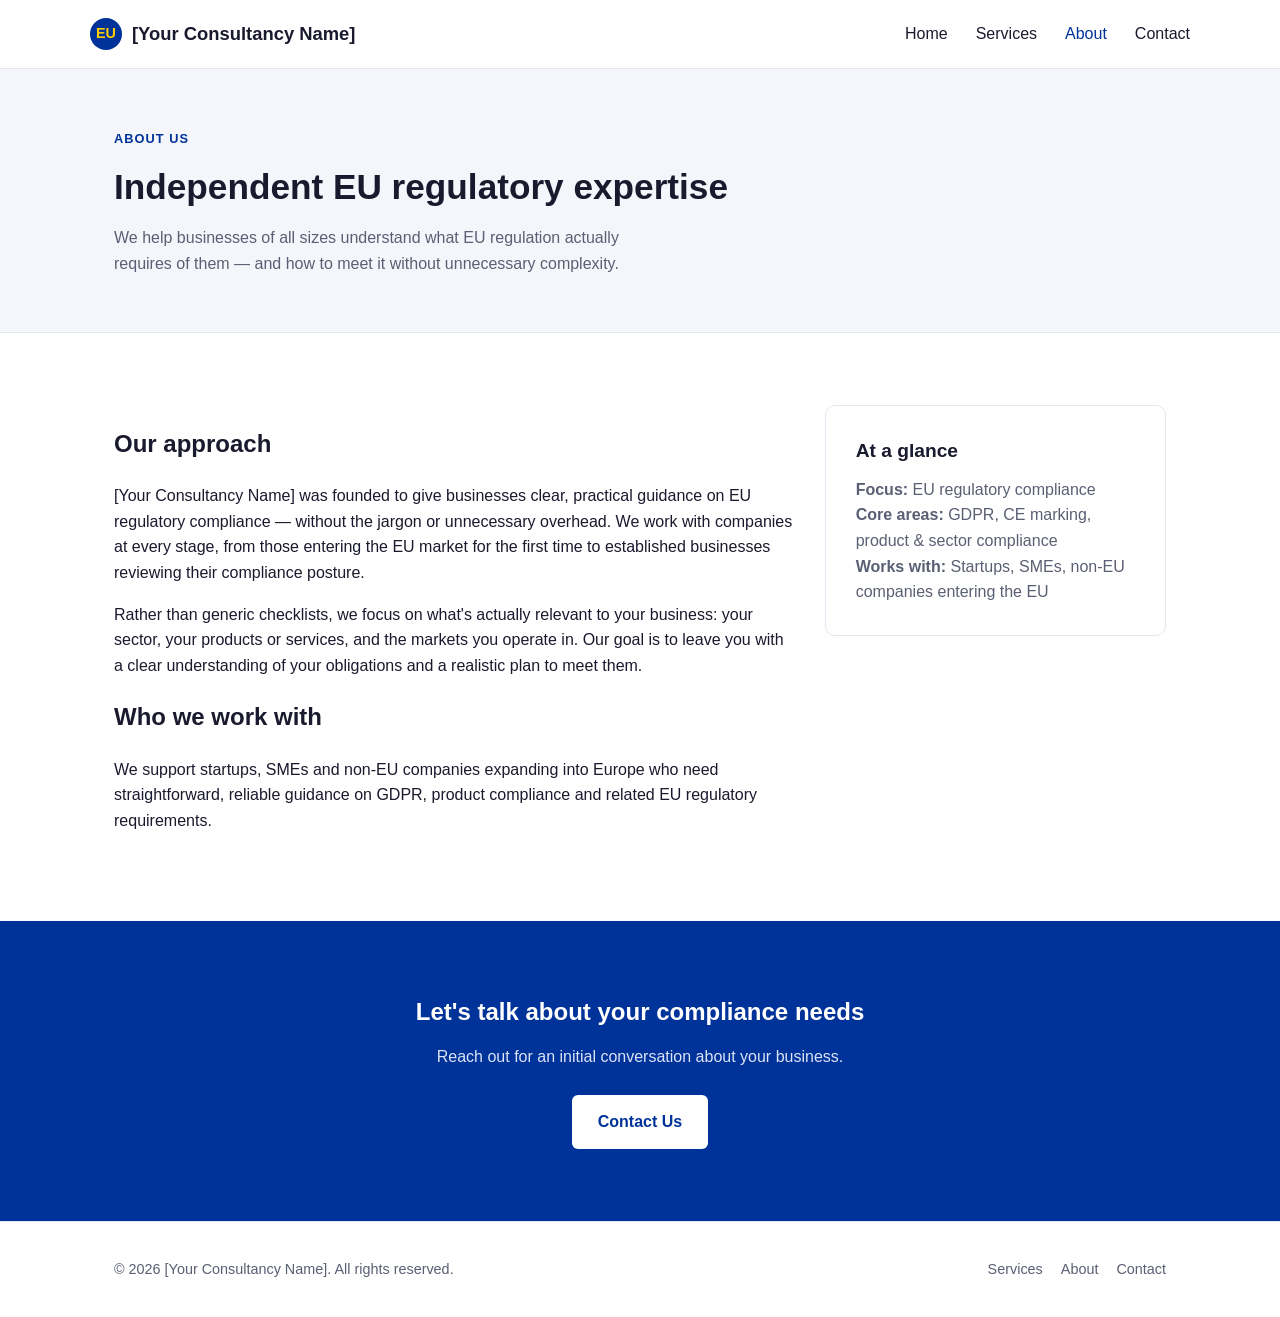
==== about.html @ 5f773f56 "Add initial EU regulatory compliance consultancy website Static, responsive 4-page site (home, servi" ====
<!DOCTYPE html>
<html lang="en">
<head>
<meta charset="UTF-8" />
<meta name="viewport" content="width=device-width, initial-scale=1.0" />
<title>About — [Your Consultancy Name]</title>
<meta name="description" content="About [Your Consultancy Name], an independent EU regulatory compliance advisory." />
<link rel="stylesheet" href="css/style.css" />
</head>
<body>

<header class="site-header">
  <nav class="nav container">
    <a href="index.html" class="brand">
      <span class="stars">EU</span>
      [Your Consultancy Name]
    </a>
    <button class="nav-toggle" aria-label="Toggle navigation">&#9776;</button>
    <ul class="nav-links">
      <li><a href="index.html">Home</a></li>
      <li><a href="services.html">Services</a></li>
      <li><a href="about.html" class="active">About</a></li>
      <li><a href="contact.html">Contact</a></li>
    </ul>
  </nav>
</header>

<main>

  <section class="page-header">
    <div class="container">
      <span class="eyebrow">About Us</span>
      <h1>Independent EU regulatory expertise</h1>
      <p>We help businesses of all sizes understand what EU regulation actually requires of them — and how to meet it without unnecessary complexity.</p>
    </div>
  </section>

  <section>
    <div class="container">
      <div class="grid" style="grid-template-columns: 2fr 1fr; align-items: start;">
        <div>
          <h2>Our approach</h2>
          <p>
            [Your Consultancy Name] was founded to give businesses clear, practical guidance
            on EU regulatory compliance — without the jargon or unnecessary overhead. We work
            with companies at every stage, from those entering the EU market for the first time
            to established businesses reviewing their compliance posture.
          </p>
          <p>
            Rather than generic checklists, we focus on what's actually relevant to your business:
            your sector, your products or services, and the markets you operate in. Our goal is to
            leave you with a clear understanding of your obligations and a realistic plan to meet them.
          </p>
          <h2>Who we work with</h2>
          <p>
            We support startups, SMEs and non-EU companies expanding into Europe who need
            straightforward, reliable guidance on GDPR, product compliance and related EU
            regulatory requirements.
          </p>
        </div>
        <div>
          <div class="card">
            <h3>At a glance</h3>
            <p><strong>Focus:</strong> EU regulatory compliance</p>
            <p><strong>Core areas:</strong> GDPR, CE marking, product &amp; sector compliance</p>
            <p><strong>Works with:</strong> Startups, SMEs, non-EU companies entering the EU</p>
          </div>
        </div>
      </div>
    </div>
  </section>

  <section class="cta-band">
    <div class="container">
      <h2>Let's talk about your compliance needs</h2>
      <p>Reach out for an initial conversation about your business.</p>
      <a href="contact.html" class="btn btn-primary" style="background:#fff;color:var(--eu-blue);">Contact Us</a>
    </div>
  </section>

</main>

<footer class="site-footer">
  <div class="container footer-row">
    <span>&copy; 2026 [Your Consultancy Name]. All rights reserved.</span>
    <div class="footer-links">
      <a href="services.html">Services</a>
      <a href="about.html">About</a>
      <a href="contact.html">Contact</a>
    </div>
  </div>
</footer>

<script src="js/main.js"></script>
</body>
</html>
---- css/style.css ----
/* ===== Design tokens ===== */
:root {
  --eu-blue: #003399;
  --eu-blue-dark: #00246b;
  --eu-gold: #ffcc00;
  --ink: #1a1a2e;
  --muted: #5a5f73;
  --bg: #ffffff;
  --bg-alt: #f4f6fb;
  --border: #e2e6f0;
  --radius: 10px;
  --max-width: 1100px;
}

* { box-sizing: border-box; }

html { scroll-behavior: smooth; }

body {
  margin: 0;
  font-family: -apple-system, BlinkMacSystemFont, "Segoe UI", Roboto, Helvetica, Arial, sans-serif;
  color: var(--ink);
  background: var(--bg);
  line-height: 1.6;
}

img { max-width: 100%; display: block; }

a { color: var(--eu-blue); text-decoration: none; }
a:hover { text-decoration: underline; }

.container {
  max-width: var(--max-width);
  margin: 0 auto;
  padding: 0 24px;
}

/* ===== Header / Nav ===== */
.site-header {
  border-bottom: 1px solid var(--border);
  background: var(--bg);
  position: sticky;
  top: 0;
  z-index: 10;
}

.nav {
  display: flex;
  align-items: center;
  justify-content: space-between;
  padding: 18px 0;
}

.brand {
  display: flex;
  align-items: center;
  gap: 10px;
  font-weight: 700;
  font-size: 1.15rem;
  color: var(--ink);
}

.brand:hover { text-decoration: none; }

.brand .stars {
  display: inline-flex;
  width: 32px;
  height: 32px;
  border-radius: 50%;
  background: var(--eu-blue);
  align-items: center;
  justify-content: center;
  color: var(--eu-gold);
  font-size: 0.9rem;
  font-weight: 900;
}

.nav-links {
  display: flex;
  gap: 28px;
  list-style: none;
  margin: 0;
  padding: 0;
}

.nav-links a {
  color: var(--ink);
  font-weight: 500;
}

.nav-links a.active,
.nav-links a:hover {
  color: var(--eu-blue);
}

.nav-toggle {
  display: none;
  background: none;
  border: 1px solid var(--border);
  border-radius: 6px;
  padding: 8px 10px;
  cursor: pointer;
  font-size: 1.1rem;
}

/* ===== Buttons ===== */
.btn {
  display: inline-block;
  padding: 12px 24px;
  border-radius: 6px;
  font-weight: 600;
  cursor: pointer;
  border: 2px solid transparent;
}

.btn-primary {
  background: var(--eu-blue);
  color: #fff;
}
.btn-primary:hover { background: var(--eu-blue-dark); text-decoration: none; }

.btn-secondary {
  background: transparent;
  border-color: var(--eu-blue);
  color: var(--eu-blue);
}
.btn-secondary:hover { background: var(--eu-blue); color: #fff; text-decoration: none; }

/* ===== Hero ===== */
.hero {
  background: linear-gradient(135deg, var(--eu-blue) 0%, var(--eu-blue-dark) 100%);
  color: #fff;
  padding: 90px 0 100px;
}

.hero .container {
  display: grid;
  grid-template-columns: 1.2fr 0.8fr;
  gap: 40px;
  align-items: center;
}

.hero h1 {
  font-size: 2.6rem;
  line-height: 1.2;
  margin: 0 0 18px;
}

.hero .eyebrow {
  text-transform: uppercase;
  letter-spacing: 0.08em;
  color: var(--eu-gold);
  font-weight: 700;
  font-size: 0.85rem;
  margin-bottom: 14px;
  display: block;
}

.hero p {
  font-size: 1.1rem;
  color: #dbe3f7;
  max-width: 55ch;
  margin: 0 0 30px;
}

.hero-actions { display: flex; gap: 14px; flex-wrap: wrap; }

.hero .btn-secondary {
  border-color: #fff;
  color: #fff;
}
.hero .btn-secondary:hover {
  background: #fff;
  color: var(--eu-blue);
}

.hero-visual {
  display: flex;
  align-items: center;
  justify-content: center;
}

.stars-ring {
  width: 220px;
  height: 220px;
  border-radius: 50%;
  border: 2px dashed rgba(255,204,0,0.5);
  display: flex;
  align-items: center;
  justify-content: center;
  position: relative;
}

.stars-ring::before {
  content: "\2605";
  font-size: 3.5rem;
  color: var(--eu-gold);
}

/* ===== Sections ===== */
section { padding: 72px 0; }
.section-alt { background: var(--bg-alt); }

.section-heading {
  text-align: center;
  max-width: 640px;
  margin: 0 auto 48px;
}

.section-heading .eyebrow {
  text-transform: uppercase;
  letter-spacing: 0.08em;
  color: var(--eu-blue);
  font-weight: 700;
  font-size: 0.8rem;
}

.section-heading h2 {
  font-size: 2rem;
  margin: 8px 0 12px;
}

.section-heading p { color: var(--muted); margin: 0; }

/* ===== Cards / Grid ===== */
.grid {
  display: grid;
  grid-template-columns: repeat(auto-fit, minmax(260px, 1fr));
  gap: 28px;
}

.card {
  background: #fff;
  border: 1px solid var(--border);
  border-radius: var(--radius);
  padding: 30px;
  transition: box-shadow 0.2s ease, transform 0.2s ease;
}

.card:hover {
  box-shadow: 0 12px 28px rgba(0, 51, 153, 0.1);
  transform: translateY(-3px);
}

.card .icon {
  width: 46px;
  height: 46px;
  border-radius: 8px;
  background: var(--bg-alt);
  display: flex;
  align-items: center;
  justify-content: center;
  font-size: 1.3rem;
  margin-bottom: 16px;
  color: var(--eu-blue);
}

.card h3 { margin: 0 0 10px; font-size: 1.2rem; }
.card p { margin: 0; color: var(--muted); }

/* ===== Process list ===== */
.process {
  display: grid;
  grid-template-columns: repeat(auto-fit, minmax(220px, 1fr));
  gap: 24px;
  counter-reset: step;
}

.process li {
  list-style: none;
  background: #fff;
  border: 1px solid var(--border);
  border-radius: var(--radius);
  padding: 26px;
  position: relative;
}

.process li::before {
  counter-increment: step;
  content: counter(step);
  display: inline-flex;
  align-items: center;
  justify-content: center;
  width: 34px;
  height: 34px;
  border-radius: 50%;
  background: var(--eu-blue);
  color: #fff;
  font-weight: 700;
  margin-bottom: 14px;
}

/* ===== CTA band ===== */
.cta-band {
  background: var(--eu-blue);
  color: #fff;
  text-align: center;
}

.cta-band h2 { margin: 0 0 12px; }
.cta-band p { color: #dbe3f7; margin: 0 0 26px; }

/* ===== Contact ===== */
.contact-grid {
  display: grid;
  grid-template-columns: 1fr 1fr;
  gap: 40px;
}

.contact-info .item {
  display: flex;
  gap: 14px;
  margin-bottom: 22px;
}

.contact-info .icon {
  width: 42px;
  height: 42px;
  border-radius: 8px;
  background: var(--bg-alt);
  color: var(--eu-blue);
  display: flex;
  align-items: center;
  justify-content: center;
  flex-shrink: 0;
}

.contact-info h4 { margin: 0 0 4px; }
.contact-info p { margin: 0; color: var(--muted); }

.note-box {
  background: var(--bg-alt);
  border: 1px dashed var(--border);
  border-radius: var(--radius);
  padding: 18px 20px;
  color: var(--muted);
  font-size: 0.92rem;
}

/* ===== Footer ===== */
.site-footer {
  border-top: 1px solid var(--border);
  padding: 36px 0;
  color: var(--muted);
  font-size: 0.9rem;
}

.footer-row {
  display: flex;
  justify-content: space-between;
  align-items: center;
  flex-wrap: wrap;
  gap: 12px;
}

.footer-links { display: flex; gap: 18px; }
.footer-links a { color: var(--muted); }

/* ===== Page header (inner pages) ===== */
.page-header {
  background: var(--bg-alt);
  padding: 56px 0;
  border-bottom: 1px solid var(--border);
}

.page-header .eyebrow {
  text-transform: uppercase;
  letter-spacing: 0.08em;
  color: var(--eu-blue);
  font-weight: 700;
  font-size: 0.8rem;
}

.page-header h1 { margin: 8px 0 10px; font-size: 2.2rem; }
.page-header p { color: var(--muted); max-width: 60ch; margin: 0; }

/* ===== Responsive ===== */
@media (max-width: 860px) {
  .hero .container { grid-template-columns: 1fr; }
  .hero-visual { order: -1; }
  .contact-grid { grid-template-columns: 1fr; }
}

@media (max-width: 720px) {
  .nav-links {
    position: absolute;
    top: 100%;
    left: 0;
    right: 0;
    background: #fff;
    border-bottom: 1px solid var(--border);
    flex-direction: column;
    padding: 16px 24px;
    display: none;
    gap: 16px;
  }
  .nav-links.open { display: flex; }
  .nav-toggle { display: inline-block; }
  .hero { padding: 60px 0 70px; }
  .hero h1 { font-size: 2rem; }
}
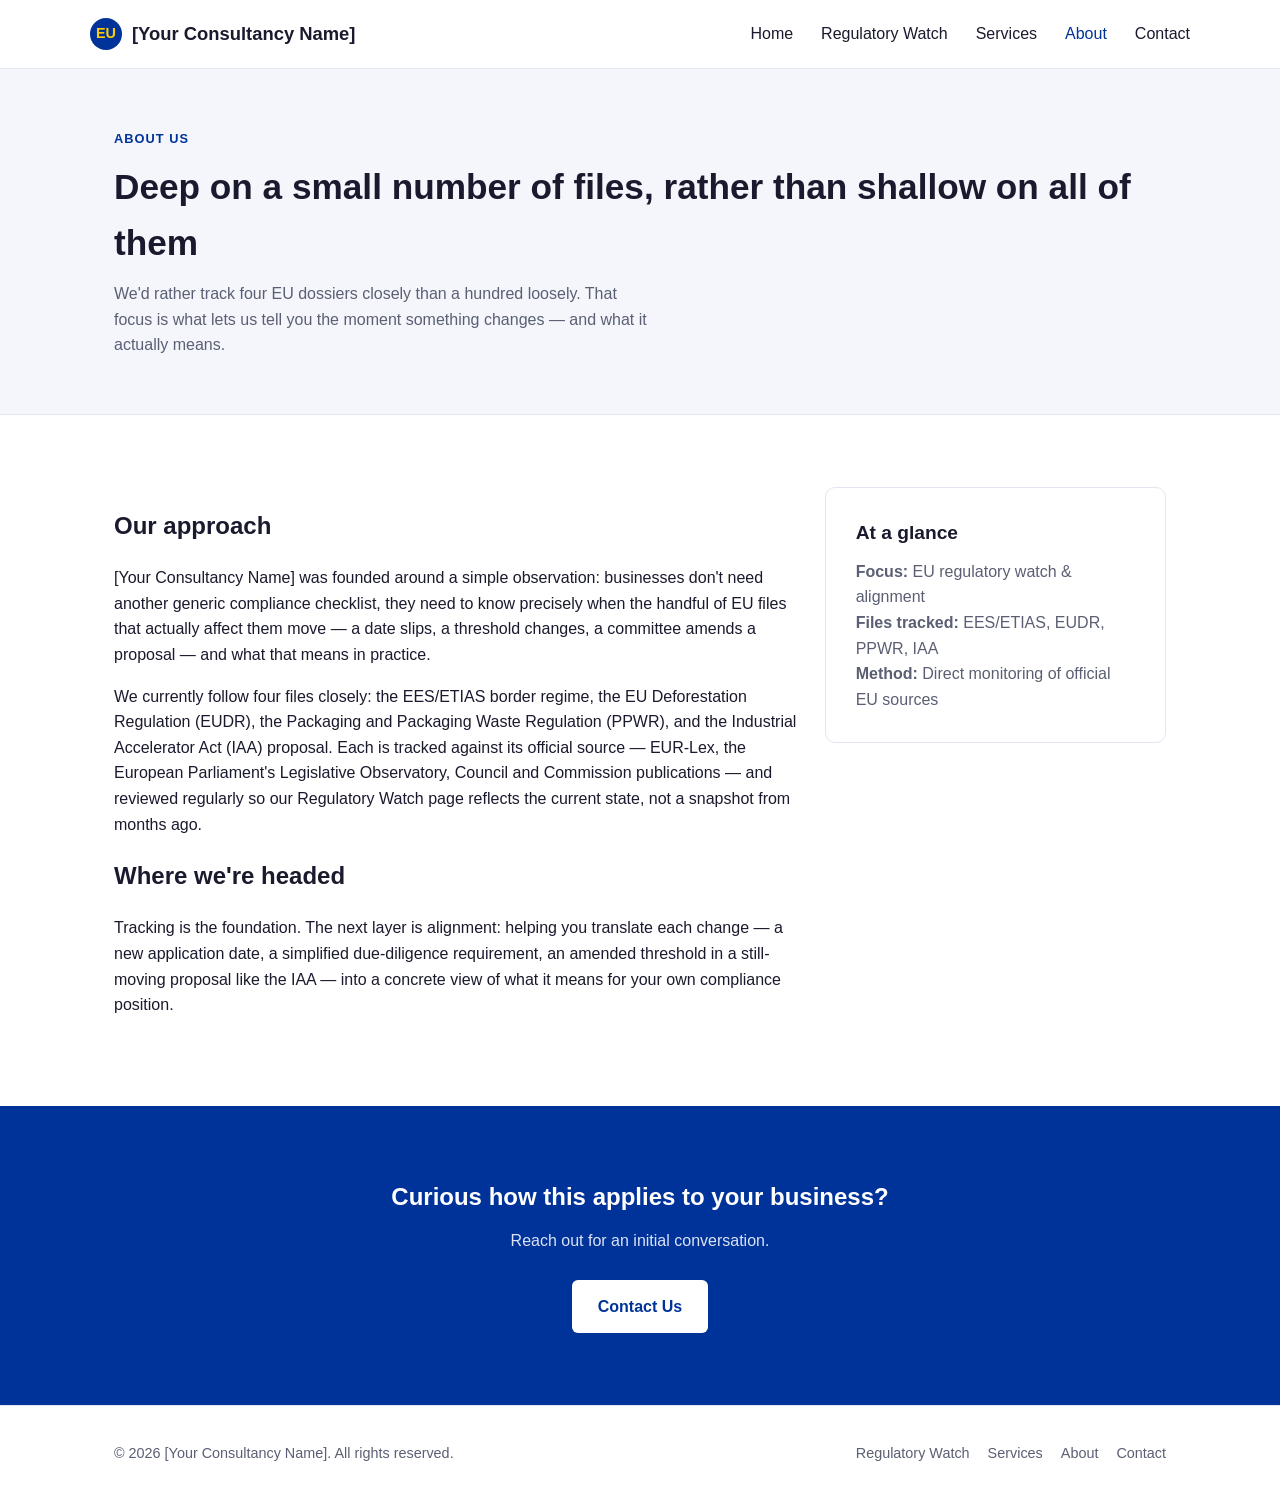
==== commit 4149d5f5: "Recenter site around EES/ETIAS, EUDR, PPWR and IAA regulatory watch Adds a dedicated Regulatory Watc" ====
--- a/about.html
+++ b/about.html
@@ -4,7 +4,7 @@
 <meta charset="UTF-8" />
 <meta name="viewport" content="width=device-width, initial-scale=1.0" />
 <title>About — [Your Consultancy Name]</title>
-<meta name="description" content="About [Your Consultancy Name], an independent EU regulatory compliance advisory." />
+<meta name="description" content="About [Your Consultancy Name], an EU regulatory watch and alignment advisory tracking the EES/ETIAS regime, EUDR, PPWR and the Industrial Accelerator Act." />
 <link rel="stylesheet" href="css/style.css" />
 </head>
 <body>
@@ -18,6 +18,7 @@
     <button class="nav-toggle" aria-label="Toggle navigation">&#9776;</button>
     <ul class="nav-links">
       <li><a href="index.html">Home</a></li>
+      <li><a href="regulatory-watch.html">Regulatory Watch</a></li>
       <li><a href="services.html">Services</a></li>
       <li><a href="about.html" class="active">About</a></li>
       <li><a href="contact.html">Contact</a></li>
@@ -30,8 +31,8 @@
   <section class="page-header">
     <div class="container">
       <span class="eyebrow">About Us</span>
-      <h1>Independent EU regulatory expertise</h1>
-      <p>We help businesses of all sizes understand what EU regulation actually requires of them — and how to meet it without unnecessary complexity.</p>
+      <h1>Deep on a small number of files, rather than shallow on all of them</h1>
+      <p>We'd rather track four EU dossiers closely than a hundred loosely. That focus is what lets us tell you the moment something changes — and what it actually means.</p>
     </div>
   </section>
 
@@ -41,29 +42,33 @@
         <div>
           <h2>Our approach</h2>
           <p>
-            [Your Consultancy Name] was founded to give businesses clear, practical guidance
-            on EU regulatory compliance — without the jargon or unnecessary overhead. We work
-            with companies at every stage, from those entering the EU market for the first time
-            to established businesses reviewing their compliance posture.
+            [Your Consultancy Name] was founded around a simple observation: businesses don't
+            need another generic compliance checklist, they need to know precisely when the
+            handful of EU files that actually affect them move — a date slips, a threshold
+            changes, a committee amends a proposal — and what that means in practice.
           </p>
           <p>
-            Rather than generic checklists, we focus on what's actually relevant to your business:
-            your sector, your products or services, and the markets you operate in. Our goal is to
-            leave you with a clear understanding of your obligations and a realistic plan to meet them.
+            We currently follow four files closely: the EES/ETIAS border regime, the EU
+            Deforestation Regulation (EUDR), the Packaging and Packaging Waste Regulation
+            (PPWR), and the Industrial Accelerator Act (IAA) proposal. Each is tracked against
+            its official source — EUR-Lex, the European Parliament's Legislative Observatory,
+            Council and Commission publications — and reviewed regularly so our Regulatory
+            Watch page reflects the current state, not a snapshot from months ago.
           </p>
-          <h2>Who we work with</h2>
+          <h2>Where we're headed</h2>
           <p>
-            We support startups, SMEs and non-EU companies expanding into Europe who need
-            straightforward, reliable guidance on GDPR, product compliance and related EU
-            regulatory requirements.
+            Tracking is the foundation. The next layer is alignment: helping you translate each
+            change — a new application date, a simplified due-diligence requirement, an amended
+            threshold in a still-moving proposal like the IAA — into a concrete view of what it
+            means for your own compliance position.
           </p>
         </div>
         <div>
           <div class="card">
             <h3>At a glance</h3>
-            <p><strong>Focus:</strong> EU regulatory compliance</p>
-            <p><strong>Core areas:</strong> GDPR, CE marking, product &amp; sector compliance</p>
-            <p><strong>Works with:</strong> Startups, SMEs, non-EU companies entering the EU</p>
+            <p><strong>Focus:</strong> EU regulatory watch &amp; alignment</p>
+            <p><strong>Files tracked:</strong> EES/ETIAS, EUDR, PPWR, IAA</p>
+            <p><strong>Method:</strong> Direct monitoring of official EU sources</p>
           </div>
         </div>
       </div>
@@ -72,8 +77,8 @@
 
   <section class="cta-band">
     <div class="container">
-      <h2>Let's talk about your compliance needs</h2>
-      <p>Reach out for an initial conversation about your business.</p>
+      <h2>Curious how this applies to your business?</h2>
+      <p>Reach out for an initial conversation.</p>
       <a href="contact.html" class="btn btn-primary" style="background:#fff;color:var(--eu-blue);">Contact Us</a>
     </div>
   </section>
@@ -84,6 +89,7 @@
   <div class="container footer-row">
     <span>&copy; 2026 [Your Consultancy Name]. All rights reserved.</span>
     <div class="footer-links">
+      <a href="regulatory-watch.html">Regulatory Watch</a>
       <a href="services.html">Services</a>
       <a href="about.html">About</a>
       <a href="contact.html">Contact</a>
--- a/css/style.css
+++ b/css/style.css
@@ -290,6 +290,134 @@
   margin-bottom: 14px;
 }
 
+/* ===== Status badges ===== */
+.badge {
+  display: inline-flex;
+  align-items: center;
+  gap: 6px;
+  padding: 4px 12px;
+  border-radius: 999px;
+  font-size: 0.78rem;
+  font-weight: 700;
+  text-transform: uppercase;
+  letter-spacing: 0.04em;
+}
+
+.badge::before {
+  content: "";
+  width: 8px;
+  height: 8px;
+  border-radius: 50%;
+  background: currentColor;
+}
+
+.badge-live { background: #e6f5ec; color: #147a4a; }
+.badge-pending { background: #fff6dc; color: #a5760a; }
+.badge-proposal { background: #e8edfb; color: var(--eu-blue); }
+
+/* ===== Dossier cards (Regulatory Watch) ===== */
+.dossier-list {
+  display: flex;
+  flex-direction: column;
+  gap: 24px;
+}
+
+.dossier-card {
+  background: #fff;
+  border: 1px solid var(--border);
+  border-radius: var(--radius);
+  padding: 32px;
+}
+
+.dossier-head {
+  display: flex;
+  flex-wrap: wrap;
+  align-items: center;
+  justify-content: space-between;
+  gap: 12px;
+  margin-bottom: 6px;
+}
+
+.dossier-head h3 { margin: 0; font-size: 1.35rem; }
+
+.dossier-ref {
+  color: var(--muted);
+  font-size: 0.88rem;
+  margin: 0 0 20px;
+}
+
+.dossier-body {
+  display: grid;
+  grid-template-columns: 1.3fr 1fr;
+  gap: 28px;
+}
+
+.dossier-body h4 {
+  margin: 0 0 10px;
+  font-size: 0.82rem;
+  text-transform: uppercase;
+  letter-spacing: 0.05em;
+  color: var(--muted);
+}
+
+.dossier-body p { margin: 0 0 14px; }
+
+.timeline {
+  list-style: none;
+  margin: 0;
+  padding: 0;
+  border-left: 2px solid var(--border);
+}
+
+.timeline li {
+  position: relative;
+  padding: 0 0 18px 22px;
+}
+
+.timeline li:last-child { padding-bottom: 0; }
+
+.timeline li::before {
+  content: "";
+  position: absolute;
+  left: -7px;
+  top: 4px;
+  width: 12px;
+  height: 12px;
+  border-radius: 50%;
+  background: var(--eu-blue);
+  border: 2px solid #fff;
+  box-shadow: 0 0 0 2px var(--border);
+}
+
+.timeline .date {
+  display: block;
+  font-weight: 700;
+  font-size: 0.85rem;
+  color: var(--eu-blue);
+}
+
+.timeline .desc {
+  display: block;
+  color: var(--muted);
+  font-size: 0.92rem;
+}
+
+.dossier-sources {
+  margin-top: 18px;
+  padding-top: 16px;
+  border-top: 1px solid var(--border);
+  font-size: 0.85rem;
+}
+
+.dossier-sources a { margin-right: 16px; }
+
+.last-updated {
+  text-align: center;
+  color: var(--muted);
+  font-size: 0.9rem;
+  margin: -24px 0 40px;
+}
+
 /* ===== CTA band ===== */
 .cta-band {
   background: var(--eu-blue);
@@ -379,6 +507,7 @@
   .hero .container { grid-template-columns: 1fr; }
   .hero-visual { order: -1; }
   .contact-grid { grid-template-columns: 1fr; }
+  .dossier-body { grid-template-columns: 1fr; }
 }
 
 @media (max-width: 720px) {
